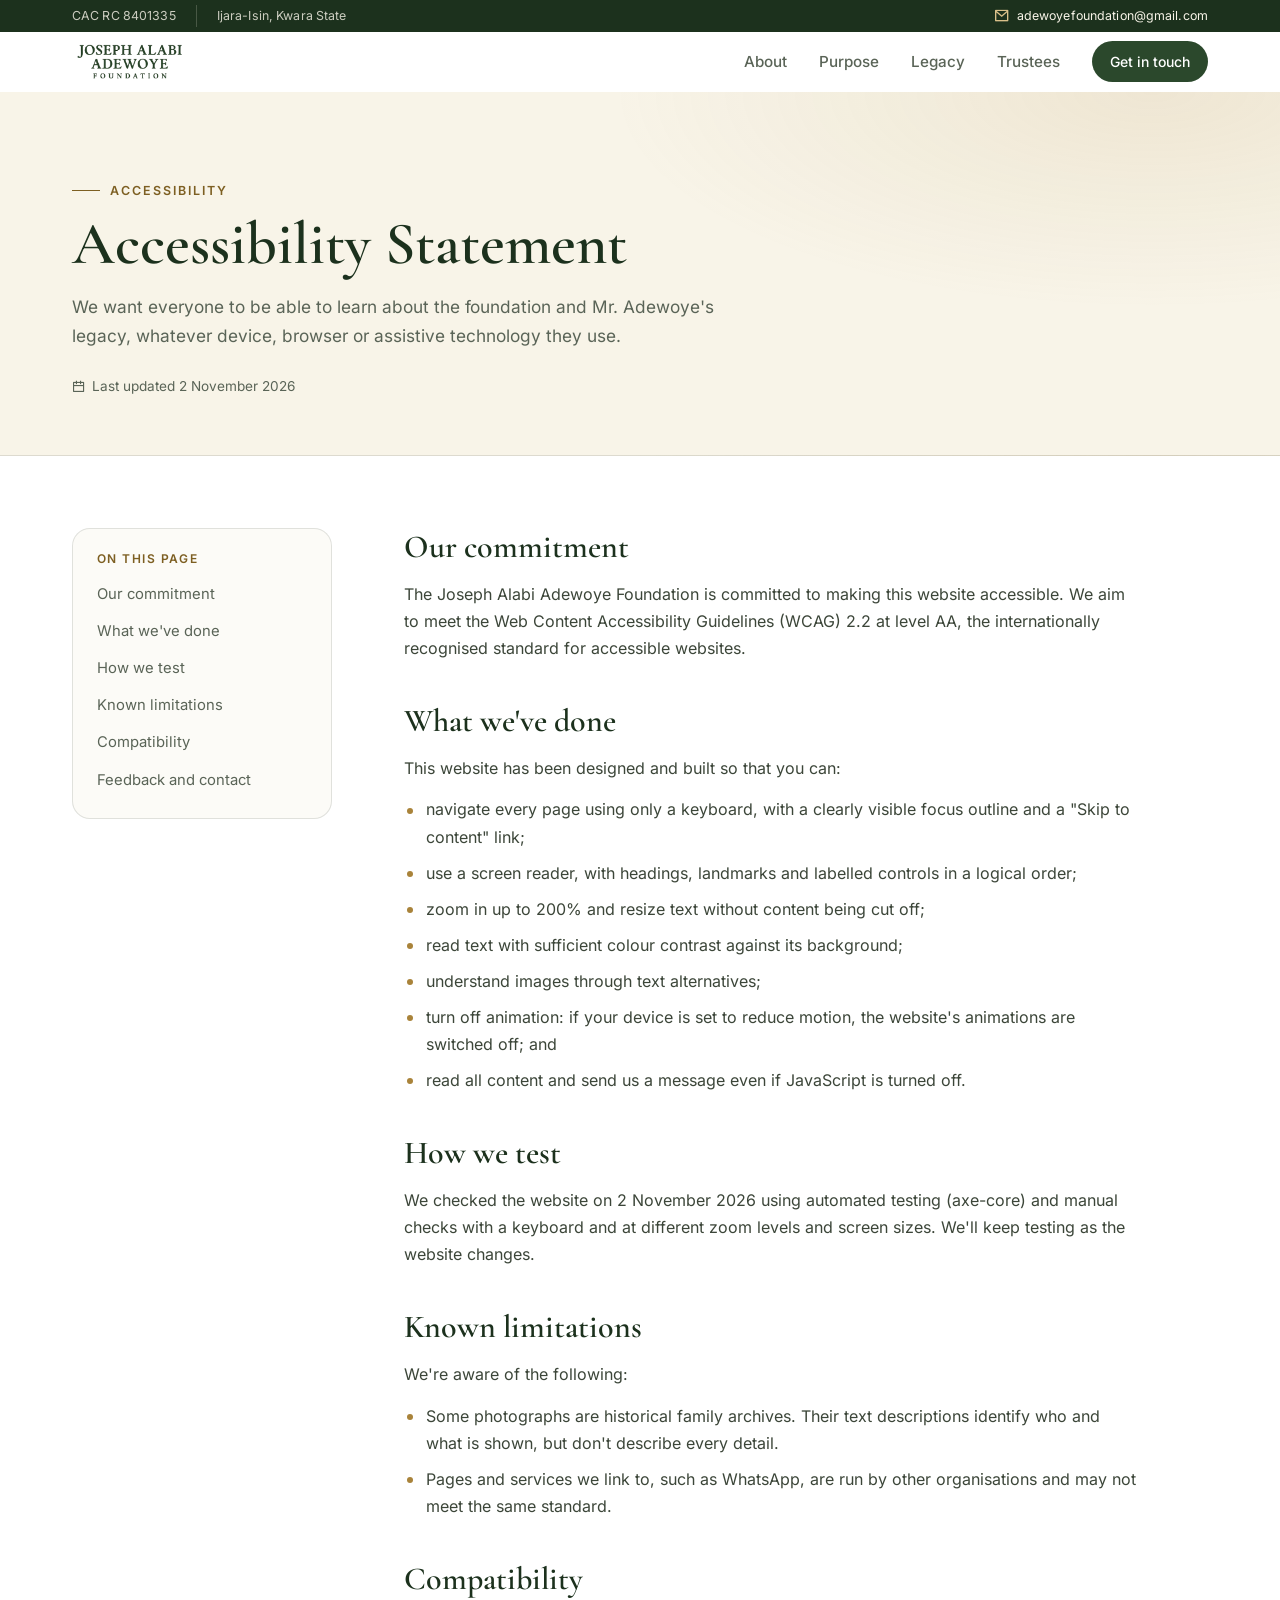
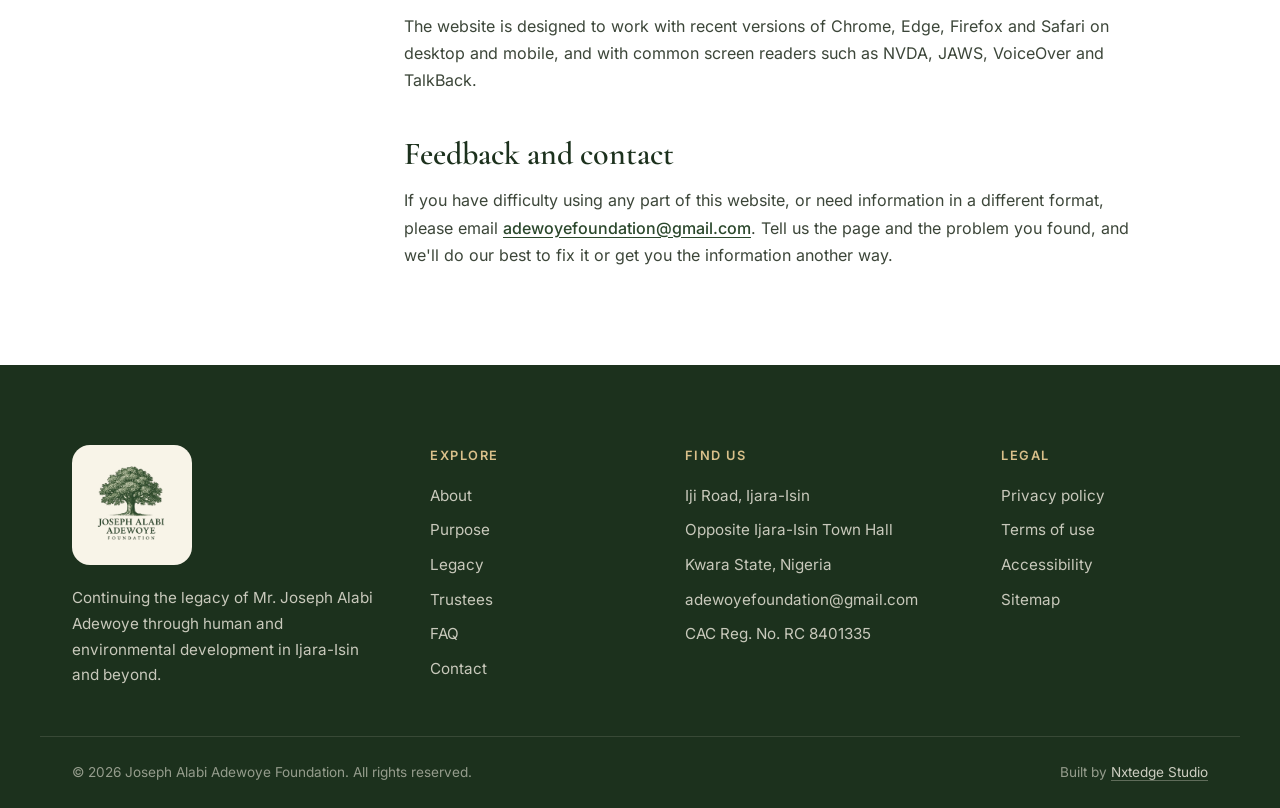
==== accessibility/index.html @ 66ef702e "Add legal pages, error pages, security headers and accessibility fixes - Privacy policy (NDPA 2023)," ====
<!DOCTYPE html>
<html lang="en">

<head>
  <!-- Built by Nxtedge Studio · https://nxtedgestudio.com -->
  <meta charset="UTF-8" />
  <meta name="viewport" content="width=device-width, initial-scale=1.0" />
  <meta name="theme-color" content="#2B482C" />
  <title>Accessibility Statement | Joseph Alabi Adewoye Foundation</title>
  <meta name="description" content="Our commitment to making adewoyefoundation.org accessible to everyone, how we test it, known limitations and how to report a problem." />
  <meta name="author" content="Nxtedge Studio" />
  <meta name="robots" content="index, follow" />
  <link rel="canonical" href="https://adewoyefoundation.org/accessibility/" />
  <meta property="og:type" content="website" />
  <meta property="og:site_name" content="Joseph Alabi Adewoye Foundation" />
  <meta property="og:title" content="Accessibility Statement | Joseph Alabi Adewoye Foundation" />
  <meta property="og:description" content="Our commitment to making adewoyefoundation.org accessible to everyone, how we test it, known limitations and how to report a problem." />
  <meta property="og:image" content="https://adewoyefoundation.org/assets/og-image.jpg" />
  <meta name="twitter:card" content="summary" />

  <link rel="icon" href="/assets/favicon.ico" sizes="any" />
  <link rel="apple-touch-icon" sizes="180x180" href="/assets/apple-touch-icon.png" />
  <link rel="icon" type="image/png" sizes="32x32" href="/assets/favicon-32x32.png" />
  <link rel="manifest" href="/assets/site.webmanifest" />

  <link rel="preload" href="/assets/fonts/inter-var.woff2" as="font" type="font/woff2" crossorigin />
  <link rel="preload" href="/assets/fonts/cormorant-garamond-var.woff2" as="font" type="font/woff2" crossorigin />
  <link rel="stylesheet" href="/assets/fonts/remixicon.css" />
  <link rel="stylesheet" href="/styles.css" />

  <script>document.documentElement.classList.add("js");</script>
</head>

<body class="subpage">
  <a class="skip-link" href="#main">Skip to content</a>

  <aside class="topbar" aria-label="Contact information">
    <div class="container topbar__inner">
      <p class="topbar__meta">
        <span>CAC RC 8401335</span>
        <span class="topbar__place">Ijara-Isin, Kwara State</span>
      </p>
      <div class="topbar__links">
        <a href="mailto:adewoyefoundation@gmail.com" aria-label="Email adewoyefoundation@gmail.com">
          <i class="ri-mail-line" aria-hidden="true"></i><span class="topbar__label">adewoyefoundation@gmail.com</span>
        </a>
        <a data-whatsapp data-whatsapp-link href="#" target="_blank" rel="noopener" aria-label="Chat on WhatsApp"
          hidden>
          <i class="ri-whatsapp-line" aria-hidden="true"></i><span class="topbar__label">WhatsApp</span>
        </a>
      </div>
    </div>
  </aside>

  <header class="site-header" id="site-header">
    <div class="container site-header__inner">
      <a class="brand" href="/" aria-label="Joseph Alabi Adewoye Foundation — home">
        <img src="/assets/logo-text.png" alt="Joseph Alabi Adewoye Foundation" width="776" height="265" />
      </a>

      <nav class="site-nav" id="site-nav" aria-label="Primary">
        <ul>
          <li><a href="/#about">About</a></li>
          <li><a href="/#purpose">Purpose</a></li>
          <li><a href="/#legacy">Legacy</a></li>
          <li><a href="/#trustees">Trustees</a></li>
          <li><a href="/#contact" class="btn btn--primary btn--sm">Get in touch</a></li>
        </ul>
      </nav>

      <button class="menu-toggle" id="menu-toggle" type="button" aria-controls="site-nav" aria-expanded="false"
        aria-label="Open menu">
        <i class="ri-menu-line" aria-hidden="true"></i>
      </button>
    </div>
  </header>

  <main id="main">
    <section class="page-hero">
      <div class="container">
        <p class="eyebrow">Accessibility</p>
        <h1 class="page-hero__title">Accessibility Statement</h1>
        <p class="page-hero__lead">We want everyone to be able to learn about the foundation and Mr. Adewoye's legacy, whatever device, browser or assistive technology they use.</p>
        <p class="page-hero__meta"><i class="ri-calendar-line" aria-hidden="true"></i> Last updated 2 November 2026</p>
      </div>
    </section>

    <div class="container legal">
      <nav class="legal__toc" aria-label="On this page">
        <p class="legal__toc-title">On this page</p>
        <ol>
            <li><a href="#our-commitment">Our commitment</a></li>
            <li><a href="#what-we-ve-done">What we&#x27;ve done</a></li>
            <li><a href="#how-we-test">How we test</a></li>
            <li><a href="#known-limitations">Known limitations</a></li>
            <li><a href="#compatibility">Compatibility</a></li>
            <li><a href="#feedback-and-contact">Feedback and contact</a></li>
        </ol>
      </nav>

      <article class="prose">
          <section id="our-commitment" aria-labelledby="our-commitment-title">
            <h2 id="our-commitment-title">Our commitment</h2>
            <p>The Joseph Alabi Adewoye Foundation is committed to making this website accessible. We aim to meet the Web Content Accessibility Guidelines (WCAG) 2.2 at level AA, the internationally recognised standard for accessible websites.</p>
          </section>

          <section id="what-we-ve-done" aria-labelledby="what-we-ve-done-title">
            <h2 id="what-we-ve-done-title">What we&#x27;ve done</h2>
            <p>This website has been designed and built so that you can:</p>
            <ul>
              <li>navigate every page using only a keyboard, with a clearly visible focus outline and a "Skip to content" link;</li>
              <li>use a screen reader, with headings, landmarks and labelled controls in a logical order;</li>
              <li>zoom in up to 200% and resize text without content being cut off;</li>
              <li>read text with sufficient colour contrast against its background;</li>
              <li>understand images through text alternatives;</li>
              <li>turn off animation: if your device is set to reduce motion, the website's animations are switched off; and</li>
              <li>read all content and send us a message even if JavaScript is turned off.</li>
            </ul>
          </section>

          <section id="how-we-test" aria-labelledby="how-we-test-title">
            <h2 id="how-we-test-title">How we test</h2>
            <p>We checked the website on 2 November 2026 using automated testing (axe-core) and manual checks with a keyboard and at different zoom levels and screen sizes. We'll keep testing as the website changes.</p>
          </section>

          <section id="known-limitations" aria-labelledby="known-limitations-title">
            <h2 id="known-limitations-title">Known limitations</h2>
            <p>We're aware of the following:</p>
            <ul>
              <li>Some photographs are historical family archives. Their text descriptions identify who and what is shown, but don't describe every detail.</li>
              <li>Pages and services we link to, such as WhatsApp, are run by other organisations and may not meet the same standard.</li>
            </ul>
          </section>

          <section id="compatibility" aria-labelledby="compatibility-title">
            <h2 id="compatibility-title">Compatibility</h2>
            <p>The website is designed to work with recent versions of Chrome, Edge, Firefox and Safari on desktop and mobile, and with common screen readers such as NVDA, JAWS, VoiceOver and TalkBack.</p>
          </section>

          <section id="feedback-and-contact" aria-labelledby="feedback-and-contact-title">
            <h2 id="feedback-and-contact-title">Feedback and contact</h2>
            <p>If you have difficulty using any part of this website, or need information in a different format, please email <a href="mailto:adewoyefoundation@gmail.com">adewoyefoundation@gmail.com</a>. Tell us the page and the problem you found, and we'll do our best to fix it or get you the information another way.</p>
          </section>
      </article>
    </div>
  </main>

  <footer class="site-footer">
    <div class="container footer__grid">
      <div class="footer__brand">
        <img src="/assets/Logo-main.png" alt="Joseph Alabi Adewoye Foundation" width="500" height="500"
          loading="lazy" />
        <p>Continuing the legacy of Mr. Joseph Alabi Adewoye through human and environmental development in
          Ijara-Isin and beyond.</p>
      </div>
      <div>
        <h2 class="footer__title">Explore</h2>
        <ul class="footer__links">
          <li><a href="/#about">About</a></li>
          <li><a href="/#purpose">Purpose</a></li>
          <li><a href="/#legacy">Legacy</a></li>
          <li><a href="/#trustees">Trustees</a></li>
          <li><a href="/#faq">FAQ</a></li>
          <li><a href="/#contact">Contact</a></li>
        </ul>
      </div>
      <div>
        <h2 class="footer__title">Find us</h2>
        <ul class="footer__links">
          <li>Iji Road, Ijara-Isin</li>
          <li>Opposite Ijara-Isin Town Hall</li>
          <li>Kwara State, Nigeria</li>
          <li><a href="mailto:adewoyefoundation@gmail.com">adewoyefoundation@gmail.com</a></li>
          <li>CAC Reg. No. RC 8401335</li>
        </ul>
      </div>
      <div>
        <h2 class="footer__title">Legal</h2>
        <ul class="footer__links">
          <li><a href="/privacy/">Privacy policy</a></li>
          <li><a href="/terms/">Terms of use</a></li>
          <li><a href="/accessibility/">Accessibility</a></li>
          <li><a href="/sitemap.xml">Sitemap</a></li>
        </ul>
      </div>
    </div>
    <div class="container footer__bar">
      <span>&copy; <span id="year">2026</span> Joseph Alabi Adewoye Foundation. All rights reserved.</span>
      <span>Built by <a
          href="https://nxtedgestudio.com/?utm_source=adewoyefoundation.org&amp;utm_medium=referral&amp;utm_campaign=built_by&amp;utm_content=footer_credit"
          target="_blank" rel="noopener">Nxtedge Studio</a></span>
    </div>
  </footer>

  <a class="wa-fab" data-whatsapp data-whatsapp-link href="#" target="_blank" rel="noopener"
    aria-label="Chat with us on WhatsApp" hidden>
    <i class="ri-whatsapp-line" aria-hidden="true"></i><span>Chat with us</span>
  </a>

  <script src="/config.js" defer></script>
  <script src="/main.js" defer></script>
</body>

</html>
---- styles.css ----
/* ==========================================================================
   Joseph Alabi Adewoye Foundation — built by Nxtedge Studio
   ========================================================================== */

/* Fonts (self-hosted variable fonts, SIL OFL; licences in assets/fonts) ---- */

@font-face {
  font-family: "Inter";
  src: url("/assets/fonts/inter-var.woff2") format("woff2");
  font-weight: 100 900;
  font-style: normal;
  font-display: swap;
}

@font-face {
  font-family: "Cormorant Garamond";
  src: url("/assets/fonts/cormorant-garamond-var.woff2") format("woff2");
  font-weight: 300 700;
  font-style: normal;
  font-display: swap;
}

@font-face {
  font-family: "Cormorant Garamond";
  src: url("/assets/fonts/cormorant-garamond-var-italic.woff2") format("woff2");
  font-weight: 300 700;
  font-style: italic;
  font-display: swap;
}

:root {
  --forest: #2b482c;
  --forest-deep: #1c311d;
  --forest-soft: #e7ede4;
  --cream: #f8f4e8;
  --sand: #ece4cf;
  --gold: #a9833a; /* decorative only: lines, dots, borders */
  --gold-text: #7d5f22; /* gold for text: ≥4.5:1 on white, cream and green tints */
  --ink: #1d241d;
  --muted: #5a6457;
  --line: rgba(29, 36, 29, 0.12);
  --white: #ffffff;

  --font-display: "Cormorant Garamond", Georgia, "Times New Roman", serif;
  --font-body: "Inter", system-ui, -apple-system, "Segoe UI", Roboto, sans-serif;

  --max-width: 1200px;
  --gutter: clamp(1rem, 4vw, 2rem);
  --radius: 18px;
  --radius-sm: 10px;
  --shadow: 0 18px 50px -24px rgba(28, 49, 29, 0.35);
  --header-h: 60px;
  --ease: cubic-bezier(0.2, 0.7, 0.2, 1);
}

/* Base ------------------------------------------------------------------- */

*,
*::before,
*::after {
  box-sizing: border-box;
  margin: 0;
  padding: 0;
}

html {
  scroll-behavior: smooth;
  scroll-padding-top: calc(var(--header-h) + 8px);
  -webkit-text-size-adjust: 100%;
}

body {
  font-variant-numeric: lining-nums;
  font-family: var(--font-body);
  font-size: 1rem;
  line-height: 1.7;
  color: var(--ink);
  background: var(--white);
  overflow-x: hidden;
  -webkit-font-smoothing: antialiased;
}

img {
  display: block;
  max-width: 100%;
  height: auto;
}

a {
  color: inherit;
}

ul,
ol {
  list-style: none;
}

button,
input,
textarea {
  font: inherit;
  color: inherit;
}

:focus-visible {
  outline: 2px solid var(--gold);
  outline-offset: 3px;
}

.container {
  width: 100%;
  max-width: var(--max-width);
  margin-inline: auto;
  padding-inline: var(--gutter);
}

.sr-only,
.hp {
  position: absolute !important;
  width: 1px;
  height: 1px;
  overflow: hidden;
  clip: rect(0 0 0 0);
  white-space: nowrap;
}

.skip-link {
  position: absolute;
  left: 1rem;
  top: -100px;
  z-index: 200;
  padding: 0.6rem 1rem;
  background: var(--forest);
  color: var(--white);
  border-radius: var(--radius-sm);
}

.skip-link:focus {
  top: 1rem;
}

/* Type ------------------------------------------------------------------- */

.eyebrow {
  display: inline-flex;
  align-items: center;
  gap: 0.6rem;
  font-size: 0.78rem;
  font-weight: 600;
  letter-spacing: 0.16em;
  text-transform: uppercase;
  color: var(--gold-text);
}

.eyebrow::before {
  content: "";
  width: 28px;
  height: 1px;
  background: currentColor;
}

.eyebrow--light {
  color: #d9c08a;
}

.section-title {
  font-family: var(--font-display);
  font-weight: 600;
  font-size: clamp(2rem, 4.2vw, 3.1rem);
  line-height: 1.1;
  letter-spacing: -0.01em;
  color: var(--forest-deep);
  margin-top: 0.75rem;
}

.section-sub {
  margin-top: 0.75rem;
  color: var(--muted);
}

.section-head {
  max-width: 720px;
  margin: 0 auto clamp(2.5rem, 5vw, 4rem);
  text-align: center;
}

.section-head .eyebrow::after {
  content: "";
  width: 28px;
  height: 1px;
  background: currentColor;
}

/* Buttons ---------------------------------------------------------------- */

.btn {
  display: inline-flex;
  align-items: center;
  justify-content: center;
  gap: 0.5rem;
  padding: 0.9rem 1.5rem;
  border-radius: 999px;
  border: 1px solid transparent;
  font-weight: 500;
  font-size: 0.95rem;
  text-decoration: none;
  cursor: pointer;
  transition: background-color 0.25s var(--ease), color 0.25s var(--ease), border-color 0.25s var(--ease),
    transform 0.25s var(--ease);
}

.btn:hover {
  transform: translateY(-1px);
}

.btn--primary {
  background: var(--forest);
  color: var(--white);
}

.btn--primary:hover {
  background: var(--forest-deep);
}

.btn--ghost {
  border-color: var(--forest);
  color: var(--forest);
}

.btn--ghost:hover {
  background: var(--forest);
  color: var(--white);
}

.btn--sm {
  padding: 0.5rem 1.05rem;
  font-size: 0.875rem;
}

.btn[disabled] {
  opacity: 0.65;
  cursor: progress;
  transform: none;
}

.link-btn {
  display: inline-flex;
  align-items: center;
  gap: 0.35rem;
  margin-top: 1.25rem;
  padding: 0;
  background: none;
  border: 0;
  border-bottom: 1px solid currentColor;
  font-weight: 600;
  color: var(--forest);
  cursor: pointer;
}

.link-btn i {
  transition: transform 0.3s var(--ease);
}

.link-btn[aria-expanded="true"] i {
  transform: rotate(180deg);
}

/* Utility bar ------------------------------------------------------------ */

.topbar {
  background: var(--forest-deep);
  color: rgba(248, 244, 232, 0.8);
  font-size: 0.775rem;
  letter-spacing: 0.01em;
}

.topbar__inner {
  display: flex;
  align-items: center;
  justify-content: space-between;
  gap: 1rem;
  min-height: 32px;
}

.topbar__meta,
.topbar__links {
  display: flex;
  align-items: center;
  gap: 1.25rem;
}

.topbar__meta span + span {
  padding-left: 1.25rem;
  border-left: 1px solid rgba(248, 244, 232, 0.2);
}

.topbar__links a {
  display: inline-flex;
  align-items: center;
  gap: 0.4rem;
  min-height: 32px;
  text-decoration: none;
  color: var(--cream);
  transition: color 0.2s;
}

.topbar__links a:hover {
  color: #d9c08a;
}

.topbar__links i {
  font-size: 1rem;
  color: #d9c08a;
}

@media (max-width: 640px) {
  .topbar__meta .topbar__place,
  .topbar__links .topbar__label {
    display: none;
  }

  .topbar__links {
    gap: 1rem;
  }

  .topbar__links i {
    font-size: 1.15rem;
  }
}

/* Header ----------------------------------------------------------------- */

.site-header {
  position: sticky;
  top: 0;
  z-index: 100;
  height: var(--header-h);
  background: rgba(255, 255, 255, 0.86);
  backdrop-filter: saturate(160%) blur(12px);
  -webkit-backdrop-filter: saturate(160%) blur(12px);
  border-bottom: 1px solid transparent;
  transition: border-color 0.3s, box-shadow 0.3s;
}

.site-header.is-scrolled {
  border-bottom-color: var(--line);
  box-shadow: 0 6px 24px -18px rgba(0, 0, 0, 0.3);
}

.site-header__inner {
  height: 100%;
  display: flex;
  align-items: center;
  justify-content: space-between;
  gap: 1rem;
}

.brand img {
  width: 118px;
}

.menu-toggle {
  display: grid;
  place-items: center;
  width: 40px;
  height: 40px;
  font-size: 1.35rem;
  border: 1px solid var(--line);
  border-radius: 999px;
  background: var(--white);
  color: var(--forest-deep);
  cursor: pointer;
}

.site-nav {
  position: absolute;
  inset: 100% 0 auto 0;
  background: var(--white);
  border-bottom: 1px solid var(--line);
  box-shadow: var(--shadow);
  padding: 1.5rem var(--gutter) 2rem;
  transform: translateY(-8px);
  opacity: 0;
  visibility: hidden;
  transition: opacity 0.25s var(--ease), transform 0.25s var(--ease), visibility 0.25s;
}

.site-nav.is-open {
  transform: none;
  opacity: 1;
  visibility: visible;
}

.site-nav ul {
  display: grid;
  gap: 0.25rem;
}

.site-nav a:not(.btn) {
  display: block;
  padding: 0.75rem 0;
  font-weight: 500;
  text-decoration: none;
  color: var(--ink);
  border-bottom: 1px solid var(--line);
}

.site-nav .btn {
  margin-top: 1rem;
  width: 100%;
}

@media (min-width: 900px) {
  .menu-toggle {
    display: none;
  }

  .site-nav {
    position: static;
    padding: 0;
    background: none;
    border: 0;
    box-shadow: none;
    transform: none;
    opacity: 1;
    visibility: visible;
  }

  .site-nav ul {
    display: flex;
    align-items: center;
    gap: 2rem;
  }

  .site-nav a:not(.btn) {
    padding: 0.25rem 0;
    border: 0;
    font-size: 0.95rem;
    color: var(--muted);
    position: relative;
  }

  .site-nav a:not(.btn)::after {
    content: "";
    position: absolute;
    left: 0;
    right: 0;
    bottom: -2px;
    height: 1px;
    background: var(--forest);
    transform: scaleX(0);
    transform-origin: left;
    transition: transform 0.3s var(--ease);
  }

  .site-nav a:not(.btn):hover,
  .site-nav a.is-active {
    color: var(--forest-deep);
  }

  .site-nav a:not(.btn):hover::after,
  .site-nav a.is-active::after {
    transform: scaleX(1);
  }

  .site-nav .btn {
    margin: 0;
    width: auto;
  }
}

/* Hero ------------------------------------------------------------------- */

.hero {
  position: relative;
  background: radial-gradient(1200px 500px at 85% 0%, rgba(169, 131, 58, 0.12), transparent 60%), var(--cream);
  padding-block: clamp(3rem, 8vw, 6.5rem);
  overflow: hidden;
}

.hero__grid {
  display: grid;
  gap: clamp(3rem, 6vw, 4rem);
  align-items: center;
}

.hero__title {
  font-family: var(--font-display);
  font-weight: 600;
  font-size: clamp(2.6rem, 6.4vw, 4.6rem);
  line-height: 1.02;
  letter-spacing: -0.015em;
  color: var(--forest-deep);
  margin-top: 1rem;
}

.hero__title em {
  font-style: italic;
  font-weight: 500;
  color: var(--forest);
}

.hero__lead {
  margin-top: 1.5rem;
  max-width: 34rem;
  font-size: 1.075rem;
  color: var(--muted);
}

.hero__actions {
  display: flex;
  flex-wrap: wrap;
  gap: 0.75rem;
  margin-top: 2rem;
}

.hero__facts {
  display: grid;
  grid-template-columns: repeat(3, auto);
  justify-content: start;
  gap: 1.5rem 2.5rem;
  margin-top: 2.75rem;
  padding-top: 1.75rem;
  border-top: 1px solid var(--line);
}

.hero__facts dt {
  font-size: 0.75rem;
  letter-spacing: 0.08em;
  text-transform: uppercase;
  color: var(--muted);
}

.hero__facts dd {
  font-family: var(--font-display);
  font-size: 1.35rem;
  font-weight: 600;
  color: var(--forest-deep);
}

.hero__media {
  position: relative;
  max-width: 460px;
  width: 100%;
  margin-inline: auto;
  padding-bottom: 2rem;
}

.hero__portrait {
  border-radius: 999px 999px var(--radius) var(--radius);
  overflow: hidden;
  box-shadow: var(--shadow);
  aspect-ratio: 4 / 5;
  background: var(--sand);
}

.hero__portrait img {
  width: 100%;
  height: 100%;
  object-fit: cover;
  object-position: center 20%;
  filter: grayscale(1) contrast(1.05);
}

.hero__inset {
  position: absolute;
  left: -8%;
  bottom: 0;
  width: 44%;
  aspect-ratio: 1;
  border-radius: var(--radius);
  overflow: hidden;
  border: 6px solid var(--cream);
  box-shadow: var(--shadow);
}

.hero__inset img {
  width: 100%;
  height: 100%;
  object-fit: cover;
}

.hero__tag {
  position: absolute;
  right: -4%;
  top: 58%;
  display: grid;
  padding: 0.85rem 1.1rem;
  background: var(--white);
  border-radius: var(--radius-sm);
  box-shadow: var(--shadow);
  line-height: 1.35;
}

.hero__tag-name {
  font-family: var(--font-display);
  font-size: 1.15rem;
  font-weight: 700;
  color: var(--forest-deep);
}

.hero__tag-role {
  font-size: 0.75rem;
  color: var(--muted);
}

@media (min-width: 900px) {
  .hero__grid {
    grid-template-columns: 1.15fr 0.85fr;
  }
}

@media (max-width: 480px) {
  .hero__facts {
    grid-template-columns: repeat(2, auto);
  }

  .hero__inset {
    left: 0;
  }

  .hero__tag {
    right: 0;
  }
}

/* Pillars ---------------------------------------------------------------- */

.pillars {
  background: var(--forest-deep);
  color: var(--cream);
}

.pillars__grid {
  display: grid;
  grid-template-columns: repeat(2, 1fr);
}

.pillar {
  display: flex;
  align-items: center;
  justify-content: center;
  gap: 0.6rem;
  padding: 1.35rem 0.5rem;
  font-size: 0.95rem;
  font-weight: 500;
}

.pillar i {
  font-size: 1.3rem;
  color: #d9c08a;
}

@media (min-width: 768px) {
  .pillars__grid {
    grid-template-columns: repeat(4, 1fr);
  }

  .pillar + .pillar {
    border-left: 1px solid rgba(248, 244, 232, 0.12);
  }
}

/* Sections --------------------------------------------------------------- */

.section {
  padding-block: clamp(4.5rem, 9vw, 7.5rem);
}

.section--cream {
  background: var(--cream);
}

.section--forest {
  background: var(--forest);
  color: var(--cream);
}

.section--forest .section-title {
  color: var(--white);
}

/* About ------------------------------------------------------------------ */

.about__grid {
  display: grid;
  gap: clamp(3rem, 6vw, 5rem);
  align-items: center;
}

.about__media {
  position: relative;
  padding: 0 12% 14% 0;
}

.about__media img {
  border-radius: var(--radius);
  box-shadow: var(--shadow);
  aspect-ratio: 4 / 3;
  object-fit: cover;
  width: 100%;
}

.about__media .about__media-secondary {
  position: absolute;
  right: 0;
  bottom: 0;
  width: 52%;
  border: 6px solid var(--white);
}

.about__copy p {
  color: var(--muted);
  margin-top: 1.1rem;
}

.about__copy p strong {
  color: var(--ink);
}

.about__copy .section-title {
  margin-bottom: 0.5rem;
}

@media (min-width: 900px) {
  .about__grid {
    grid-template-columns: 1fr 1fr;
  }
}

/* Purpose ---------------------------------------------------------------- */

.purpose__grid {
  display: grid;
  gap: 1.25rem;
}

.purpose-card {
  padding: 2.25rem 2rem;
  border-radius: var(--radius);
  background: rgba(255, 255, 255, 0.06);
  border: 1px solid rgba(248, 244, 232, 0.14);
  transition: background-color 0.3s var(--ease), transform 0.3s var(--ease);
}

.purpose-card:hover {
  background: rgba(255, 255, 255, 0.1);
  transform: translateY(-4px);
}

.purpose-card__icon {
  display: grid;
  place-items: center;
  width: 52px;
  height: 52px;
  border-radius: 999px;
  background: var(--cream);
  color: var(--forest);
  font-size: 1.4rem;
}

.purpose-card h3 {
  margin-top: 1.5rem;
  font-family: var(--font-display);
  font-size: 1.65rem;
  font-weight: 600;
  color: var(--white);
}

.purpose-card p {
  margin-top: 0.6rem;
  color: rgba(248, 244, 232, 0.82);
}

@media (min-width: 900px) {
  .purpose__grid {
    grid-template-columns: repeat(3, 1fr);
  }
}

/* Legacy ----------------------------------------------------------------- */

.bio__grid {
  display: grid;
  gap: 3rem;
}

.bio__text {
  position: relative;
  color: var(--muted);
  font-size: 1.05rem;
}

.bio__text p + p {
  margin-top: 1.1rem;
}

.js .bio__text:not(.is-expanded) {
  max-height: 13.5rem;
  overflow: hidden;
}

.js .bio__text:not(.is-expanded)::after {
  content: "";
  position: absolute;
  inset: auto 0 0 0;
  height: 5rem;
  background: linear-gradient(to bottom, rgba(248, 244, 232, 0), var(--cream));
}

.no-js .link-btn,
html:not(.js) .link-btn {
  display: none;
}

.timeline {
  position: relative;
  padding-left: 1.75rem;
}

.timeline::before {
  content: "";
  position: absolute;
  left: 5px;
  top: 0.6rem;
  bottom: 0.6rem;
  width: 1px;
  background: rgba(43, 72, 44, 0.25);
}

.timeline li {
  position: relative;
  display: grid;
  gap: 0.1rem;
  padding-bottom: 1.5rem;
  color: var(--ink);
}

.timeline li:last-child {
  padding-bottom: 0;
}

.timeline li::before {
  content: "";
  position: absolute;
  left: calc(-1.75rem + 1px);
  top: 0.55rem;
  width: 9px;
  height: 9px;
  border-radius: 999px;
  background: var(--cream);
  border: 2px solid var(--forest);
}

.timeline__year {
  font-family: var(--font-display);
  font-size: 1.5rem;
  font-weight: 700;
  line-height: 1.2;
  color: var(--forest);
}

@media (min-width: 900px) {
  .bio__grid {
    grid-template-columns: 1.4fr 1fr;
    gap: 5rem;
    align-items: start;
  }
}

.feature-photo {
  display: grid;
  gap: 1.5rem;
  margin-top: clamp(3.5rem, 7vw, 5.5rem);
  padding: clamp(1rem, 2.5vw, 1.5rem);
  background: var(--white);
  border-radius: calc(var(--radius) + 6px);
  box-shadow: var(--shadow);
  align-items: center;
}

.feature-photo__frame {
  display: block;
  border: 0;
  padding: 0;
  border-radius: var(--radius);
  overflow: hidden;
  cursor: zoom-in;
  background: var(--sand);
}

.feature-photo__frame img {
  width: 100%;
  transition: transform 0.6s var(--ease);
}

.feature-photo__frame:hover img {
  transform: scale(1.03);
}

.feature-photo figcaption {
  padding: 0.25rem clamp(0.25rem, 2vw, 1.5rem) 0.75rem;
}

.feature-photo figcaption p {
  margin-top: 0.85rem;
  font-family: var(--font-display);
  font-size: clamp(1.35rem, 2.4vw, 1.75rem);
  line-height: 1.3;
  color: var(--forest-deep);
}

@media (min-width: 900px) {
  .feature-photo {
    grid-template-columns: 1.5fr 1fr;
  }
}

.gallery {
  display: grid;
  grid-template-columns: repeat(2, 1fr);
  gap: 0.75rem;
  margin-top: 1rem;
}

.gallery__item {
  display: block;
  padding: 0;
  border: 0;
  border-radius: var(--radius-sm);
  overflow: hidden;
  aspect-ratio: 3 / 4;
  background: var(--sand);
  cursor: zoom-in;
}

.gallery__item img {
  width: 100%;
  height: 100%;
  object-fit: cover;
  object-position: top;
  filter: grayscale(0.25);
  transition: transform 0.6s var(--ease), filter 0.4s var(--ease);
}

.gallery__item:hover img {
  transform: scale(1.04);
  filter: none;
}

@media (min-width: 768px) {
  .gallery {
    grid-template-columns: repeat(4, 1fr);
    gap: 1rem;
  }
}

/* Trustees --------------------------------------------------------------- */

.trustees {
  display: grid;
  grid-template-columns: repeat(auto-fill, minmax(230px, 1fr));
  gap: 2.5rem 1.5rem;
}

.trustee__photo {
  position: relative;
  aspect-ratio: 4 / 5;
  border-radius: var(--radius);
  overflow: hidden;
  background: var(--sand);
}

.trustee__photo img {
  width: 100%;
  height: 100%;
  object-fit: cover;
  object-position: center 18%;
  transition: transform 0.6s var(--ease);
}

.trustee:hover .trustee__photo img {
  transform: scale(1.03);
}

.trustee h3 {
  margin-top: 1rem;
  font-family: var(--font-display);
  font-size: 1.45rem;
  font-weight: 600;
  line-height: 1.2;
  color: var(--forest-deep);
}

.trustee p {
  margin-top: 0.15rem;
  font-size: 0.9rem;
  color: var(--muted);
}

.trustee--memorial .trustee__photo {
  outline: 1px solid rgba(169, 131, 58, 0.55);
  outline-offset: 5px;
}

.trustee--memorial .trustee__photo img {
  filter: grayscale(1) contrast(1.05);
}

.trustee--memorial p {
  font-style: italic;
  color: var(--gold-text);
}

.trustee__ribbon {
  position: absolute;
  left: 0.75rem;
  bottom: 0.75rem;
  display: inline-flex;
  align-items: center;
  gap: 0.35rem;
  padding: 0.35rem 0.75rem;
  border-radius: 999px;
  background: rgba(28, 49, 29, 0.82);
  backdrop-filter: blur(4px);
  color: var(--cream);
  font-size: 0.75rem;
  font-weight: 500;
  letter-spacing: 0.02em;
}

@media (min-width: 900px) {
  .trustees {
    grid-template-columns: repeat(3, 1fr);
    gap: 3rem 2rem;
  }
}

/* Contact ---------------------------------------------------------------- */

.contact__grid {
  display: grid;
  gap: 3rem;
}

.contact__info > p {
  margin-top: 1rem;
  color: var(--muted);
}

.contact__list {
  display: grid;
  gap: 1.5rem;
  margin-top: 2.25rem;
}

.contact__list li {
  display: flex;
  gap: 1rem;
  align-items: flex-start;
}

.contact__icon {
  flex: none;
  display: grid;
  place-items: center;
  width: 46px;
  height: 46px;
  border-radius: 999px;
  background: var(--forest-soft);
  color: var(--forest);
  font-size: 1.2rem;
}

.contact__list h3 {
  font-size: 0.8rem;
  font-weight: 600;
  letter-spacing: 0.08em;
  text-transform: uppercase;
  color: var(--muted);
}

.contact__list p {
  color: var(--ink);
}

.contact__list a {
  color: var(--forest);
  text-underline-offset: 3px;
  word-break: break-word;
}

.contact__form {
  display: grid;
  gap: 1.25rem;
  padding: clamp(1.5rem, 4vw, 2.5rem);
  background: var(--white);
  border-radius: calc(var(--radius) + 6px);
  box-shadow: var(--shadow);
}

.field-row {
  display: grid;
  gap: 1.25rem;
}

.field {
  display: grid;
  gap: 0.4rem;
}

.field label {
  font-size: 0.875rem;
  font-weight: 500;
  color: var(--ink);
}

.field input,
.field textarea {
  width: 100%;
  padding: 0.85rem 1rem;
  border: 1px solid var(--line);
  border-radius: var(--radius-sm);
  background: #fcfbf7;
  font-size: 1rem;
  transition: border-color 0.2s, box-shadow 0.2s, background-color 0.2s;
}

.field input::placeholder,
.field textarea::placeholder {
  color: #9aa197;
  opacity: 1;
}

.field textarea {
  resize: vertical;
  min-height: 140px;
}

.field input:focus,
.field textarea:focus {
  outline: none;
  border-color: var(--forest);
  background: var(--white);
  box-shadow: 0 0 0 4px rgba(43, 72, 44, 0.12);
}

.field input[aria-invalid="true"],
.field textarea[aria-invalid="true"] {
  border-color: #b3261e;
}

.form-footer {
  display: flex;
  flex-wrap: wrap;
  align-items: center;
  gap: 1rem;
}

.form-status {
  font-size: 0.925rem;
  color: var(--muted);
}

.form-status.is-success {
  color: var(--forest);
}

.form-status.is-error {
  color: #b3261e;
}

@media (min-width: 600px) {
  .field-row {
    grid-template-columns: 1fr 1fr;
  }
}

@media (min-width: 900px) {
  .contact__grid {
    grid-template-columns: 0.9fr 1.1fr;
    gap: 5rem;
    align-items: start;
  }
}

/* Footer ----------------------------------------------------------------- */

.site-footer {
  background: var(--forest-deep);
  color: rgba(248, 244, 232, 0.78);
  padding-top: clamp(3.5rem, 7vw, 5rem);
  font-size: 0.95rem;
}

.footer__grid {
  display: grid;
  gap: 2.5rem;
  padding-bottom: 3rem;
}

.footer__brand img {
  width: 120px;
  padding: 0.75rem;
  background: var(--cream);
  border-radius: var(--radius);
}

.footer__brand p {
  margin-top: 1.25rem;
  max-width: 22rem;
}

.footer__title {
  margin-bottom: 1rem;
  font-family: var(--font-body);
  font-size: 0.8rem;
  font-weight: 600;
  letter-spacing: 0.12em;
  text-transform: uppercase;
  color: #d9c08a;
}

.footer__links {
  display: grid;
  gap: 0.55rem;
}

.footer__links a {
  text-decoration: none;
  word-break: break-word;
  transition: color 0.2s;
}

.footer__links a:hover {
  color: var(--white);
}

.footer__bar {
  display: flex;
  flex-wrap: wrap;
  justify-content: space-between;
  gap: 0.5rem 1.5rem;
  padding-block: 1.5rem;
  border-top: 1px solid rgba(248, 244, 232, 0.12);
  font-size: 0.85rem;
  color: rgba(248, 244, 232, 0.55);
}

.footer__bar a {
  color: rgba(248, 244, 232, 0.8);
  text-underline-offset: 3px;
  text-decoration-color: rgba(248, 244, 232, 0.3);
  transition: color 0.2s;
}

.footer__bar a:hover {
  color: var(--white);
}

@media (min-width: 768px) {
  .footer__grid {
    grid-template-columns: 1.5fr 1fr 1.3fr 1fr;
    gap: 3rem;
  }
}

/* WhatsApp --------------------------------------------------------------- */

[hidden] {
  display: none !important;
}

.contact__icon--wa {
  background: #e3f6e9;
  color: #128c4b;
}

.wa-fab {
  position: fixed;
  right: max(1rem, env(safe-area-inset-right));
  bottom: max(1rem, env(safe-area-inset-bottom));
  z-index: 90;
  display: inline-flex;
  align-items: center;
  gap: 0.5rem;
  padding: 0.8rem 1.1rem 0.8rem 0.95rem;
  border-radius: 999px;
  background: #1f9d55;
  color: var(--white);
  font-weight: 600;
  font-size: 0.925rem;
  text-decoration: none;
  box-shadow: 0 12px 30px -10px rgba(16, 80, 40, 0.55);
  transition: transform 0.25s var(--ease), background-color 0.25s var(--ease);
}

.wa-fab i {
  font-size: 1.4rem;
  line-height: 1;
}

.wa-fab:hover {
  background: #178046;
  transform: translateY(-2px);
}

@media (max-width: 600px) {
  .wa-fab {
    padding: 0.85rem;
  }

  .wa-fab span {
    position: absolute;
    width: 1px;
    height: 1px;
    overflow: hidden;
    clip: rect(0 0 0 0);
  }
}

/* Lightbox --------------------------------------------------------------- */

.lightbox {
  margin: auto;
  padding: 0;
  border: 0;
  background: transparent;
  max-width: min(92vw, 1100px);
  max-height: 90vh;
  overflow: visible;
}

.lightbox::backdrop {
  background: rgba(16, 24, 16, 0.88);
  backdrop-filter: blur(4px);
}

.lightbox img {
  max-width: min(92vw, 1100px);
  max-height: 86vh;
  width: auto;
  border-radius: var(--radius-sm);
}

.lightbox__close {
  position: absolute;
  top: -3.25rem;
  right: 0;
  display: grid;
  place-items: center;
  width: 42px;
  height: 42px;
  border: 0;
  border-radius: 999px;
  background: var(--cream);
  color: var(--forest-deep);
  font-size: 1.4rem;
  cursor: pointer;
}

/* Reveal on scroll (only when JS is running) ------------------------------ */

.js [data-reveal] {
  opacity: 0;
  transform: translateY(24px);
  transition: opacity 0.8s var(--ease), transform 0.8s var(--ease);
  transition-delay: var(--reveal-delay, 0ms);
}

.js [data-reveal].is-visible {
  opacity: 1;
  transform: none;
}

@media (prefers-reduced-motion: reduce) {
  html {
    scroll-behavior: auto;
  }

  *,
  *::before,
  *::after {
    transition-duration: 0.01ms !important;
    animation-duration: 0.01ms !important;
  }

  .js [data-reveal] {
    opacity: 1;
    transform: none;
  }
}

/* FAQ -------------------------------------------------------------------- */

.section--soft {
  background: #fbfaf5;
  border-top: 1px solid var(--line);
}

.faq__grid {
  display: grid;
  gap: 2.5rem;
}

.faq__intro > p:not(.eyebrow) {
  margin-top: 1rem;
  color: var(--muted);
}

.faq__intro a {
  color: var(--forest);
  font-weight: 600;
  text-underline-offset: 3px;
}

.faq__list {
  border-top: 1px solid var(--line);
}

.faq__item {
  border-bottom: 1px solid var(--line);
}

.faq__item summary {
  display: flex;
  align-items: center;
  justify-content: space-between;
  gap: 1.5rem;
  padding: 1.35rem 0;
  font-family: var(--font-display);
  font-size: clamp(1.2rem, 2vw, 1.4rem);
  font-weight: 600;
  line-height: 1.3;
  color: var(--forest-deep);
  cursor: pointer;
  list-style: none;
}

.faq__item summary::-webkit-details-marker {
  display: none;
}

.faq__item summary i {
  flex: none;
  display: grid;
  place-items: center;
  width: 34px;
  height: 34px;
  border-radius: 999px;
  border: 1px solid var(--line);
  font-size: 1.1rem;
  color: var(--forest);
  transition: transform 0.3s var(--ease), background-color 0.3s var(--ease), color 0.3s var(--ease);
}

.faq__item summary:hover i {
  border-color: var(--forest);
}

.faq__item[open] summary i {
  transform: rotate(45deg);
  background: var(--forest);
  border-color: var(--forest);
  color: var(--white);
}

.faq__item p {
  padding: 0 3.5rem 1.5rem 0;
  color: var(--muted);
}

.faq__item p a {
  color: var(--forest);
  text-underline-offset: 3px;
}

@media (max-width: 600px) {
  .faq__item p {
    padding-right: 0;
  }
}

@media (min-width: 900px) {
  .faq__grid {
    grid-template-columns: 0.8fr 1.2fr;
    gap: 5rem;
    align-items: start;
  }

  .faq__intro {
    position: sticky;
    top: calc(var(--header-h) + 2rem);
  }
}

/* ==========================================================================
   Motion. Calm and unhurried to suit a memorial foundation. Everything here
   is neutralised by the prefers-reduced-motion block above (durations → 0).
   ========================================================================== */

:root {
  --ease-out: cubic-bezier(0.16, 1, 0.3, 1);
  interpolate-size: allow-keywords;
}

/* Scroll progress: thin gold line under the sticky nav (CSS scroll timeline) */
.scroll-progress {
  position: absolute;
  left: 0;
  right: 0;
  bottom: -1px;
  height: 2px;
  background: linear-gradient(90deg, var(--gold), #d9c08a);
  transform-origin: left;
  transform: scaleX(0);
  pointer-events: none;
}

@supports (animation-timeline: scroll()) {
  .scroll-progress {
    animation: progress-grow linear both;
    animation-timeline: scroll(root block);
  }
}

@keyframes progress-grow {
  to {
    transform: scaleX(1);
  }
}

/* Hero entrance on load ---------------------------------------------------- */

@keyframes rise-in {
  from {
    opacity: 0;
    transform: translateY(26px);
  }
  to {
    opacity: 1;
    transform: none;
  }
}

@keyframes arch-reveal {
  from {
    clip-path: inset(100% 0 0 0 round 999px 999px var(--radius) var(--radius));
  }
  to {
    clip-path: inset(0 0 0 0 round 999px 999px var(--radius) var(--radius));
  }
}

@keyframes settle {
  from {
    transform: scale(1.14);
  }
  to {
    transform: scale(1);
  }
}

@keyframes pop-in {
  from {
    opacity: 0;
    transform: translateY(18px) scale(0.92);
  }
  to {
    opacity: 1;
    transform: none;
  }
}

@keyframes float {
  0%,
  100% {
    translate: 0 0;
  }
  50% {
    translate: 0 -8px;
  }
}

.js .hero__copy > * {
  animation: rise-in 1s var(--ease-out) both;
}

.js .hero__copy > :nth-child(1) { animation-delay: 0.1s; }
.js .hero__copy > :nth-child(2) { animation-delay: 0.22s; }
.js .hero__copy > :nth-child(3) { animation-delay: 0.38s; }
.js .hero__copy > :nth-child(4) { animation-delay: 0.52s; }
.js .hero__copy > :nth-child(5) { animation-delay: 0.66s; }

.js .hero__portrait {
  animation: arch-reveal 1.4s var(--ease-out) 0.2s both;
}

.js .hero__portrait img {
  animation: settle 2.4s var(--ease-out) 0.2s both;
}

.js .hero__inset {
  animation: pop-in 0.9s var(--ease-out) 0.9s both, float 7s ease-in-out 2s infinite;
}

.js .hero__tag {
  animation: pop-in 0.9s var(--ease-out) 1.1s both, float 8s ease-in-out 2.4s infinite reverse;
}

/* Hero eyebrow rule draws in */
.js .hero__copy .eyebrow::before {
  transform-origin: left;
  animation: line-draw 0.9s var(--ease-out) 0.4s both;
}

@keyframes line-draw {
  from {
    transform: scaleX(0);
  }
  to {
    transform: scaleX(1);
  }
}

/* Scroll reveals: refinements --------------------------------------------- */

.js [data-reveal] {
  transition-duration: 0.9s;
  transition-timing-function: var(--ease-out);
}

/* Eyebrow rules draw in when their section appears */
.js [data-reveal] .eyebrow::before,
.js [data-reveal] .eyebrow::after {
  transform: scaleX(0);
  transition: transform 0.9s var(--ease-out) 0.35s;
}

.js [data-reveal] .eyebrow::before {
  transform-origin: right;
}

.js [data-reveal] .eyebrow::after {
  transform-origin: left;
}

.js [data-reveal].is-visible .eyebrow::before,
.js [data-reveal].is-visible .eyebrow::after {
  transform: scaleX(1);
}

/* About photos wipe up into place, the second one a beat later */
.js .about__media img {
  clip-path: inset(100% 0 0 0 round var(--radius));
  transition: clip-path 1.3s var(--ease-out);
}

.js .about__media .about__media-secondary {
  transition-delay: 0.35s;
}

.js .about__media.is-visible img {
  clip-path: inset(0 0 0 0 round var(--radius));
}

/* Archive feature photo: soft zoom-out as it appears */
.js .feature-photo .feature-photo__frame img {
  transform: scale(1.08);
  transition: transform 1.6s var(--ease-out);
}

.js .feature-photo.is-visible .feature-photo__frame img {
  transform: scale(1);
}

.js .feature-photo.is-visible .feature-photo__frame:hover img {
  transform: scale(1.03);
}

/* Timeline: the line draws down, then each milestone follows */
.js .timeline::before {
  transform: scaleY(0);
  transform-origin: top;
  transition: transform 1.6s var(--ease-out) 0.15s;
}

.js .timeline.is-visible::before {
  transform: scaleY(1);
}

.js .timeline li::before {
  transform: scale(0);
  transition: transform 0.5s var(--ease-out) calc(var(--reveal-delay, 0ms) + 0.25s);
}

.js .timeline li.is-visible::before {
  transform: scale(1);
}

/* Trustee photos lift slightly on hover */
.trustee {
  transition: transform 0.5s var(--ease-out);
}

.trustee:hover {
  transform: translateY(-4px);
}

/* Small interaction details ----------------------------------------------- */

.btn i {
  transition: transform 0.3s var(--ease-out);
}

.btn:hover i.ri-arrow-right-line,
.btn:hover i.ri-send-plane-line {
  transform: translateX(3px);
}

.purpose-card__icon {
  transition: transform 0.5s var(--ease-out), background-color 0.3s;
}

.purpose-card:hover .purpose-card__icon {
  transform: rotate(-8deg) scale(1.08);
  background: #d9c08a;
}

.pillar i {
  transition: transform 0.4s var(--ease-out);
}

.pillar:hover i {
  transform: translateY(-3px) scale(1.12);
}

.contact__icon {
  transition: transform 0.4s var(--ease-out), background-color 0.3s;
}

.contact__list li:hover .contact__icon {
  transform: scale(1.08);
  background: var(--sand);
}

.field input,
.field textarea {
  transition: border-color 0.25s, box-shadow 0.25s, background-color 0.25s, transform 0.25s var(--ease-out);
}

.form-status:not(:empty) {
  animation: rise-in 0.5s var(--ease-out) both;
}

/* Mobile menu: links cascade in */
@media (max-width: 899px) {
  .site-nav li {
    opacity: 0;
    transform: translateY(-8px);
    transition: opacity 0.35s var(--ease-out), transform 0.35s var(--ease-out);
  }

  .site-nav.is-open li {
    opacity: 1;
    transform: none;
  }

  .site-nav.is-open li:nth-child(1) { transition-delay: 0.04s; }
  .site-nav.is-open li:nth-child(2) { transition-delay: 0.08s; }
  .site-nav.is-open li:nth-child(3) { transition-delay: 0.12s; }
  .site-nav.is-open li:nth-child(4) { transition-delay: 0.16s; }
  .site-nav.is-open li:nth-child(5) { transition-delay: 0.2s; }

  .menu-toggle i {
    transition: transform 0.35s var(--ease-out);
  }

  .menu-toggle[aria-expanded="true"] i {
    transform: rotate(90deg);
  }
}

/* FAQ: answers open and close smoothly (Chromium; elsewhere they just fade) */
.faq__item::details-content {
  block-size: 0;
  overflow: clip;
  transition: block-size 0.45s var(--ease-out), content-visibility 0.45s allow-discrete;
}

.faq__item[open]::details-content {
  block-size: auto;
}

.faq__item[open] p {
  animation: rise-in 0.5s var(--ease-out) both;
}

.faq__item summary span {
  transition: color 0.25s;
}

.faq__item summary:hover span {
  color: var(--forest);
}

/* Lightbox: image scales up gently, backdrop fades */
@keyframes fade-in {
  from {
    opacity: 0;
  }
}

@keyframes zoom-in {
  from {
    opacity: 0;
    transform: scale(0.94);
  }
}

.lightbox[open] img {
  animation: zoom-in 0.45s var(--ease-out) both;
}

.lightbox[open]::backdrop {
  animation: fade-in 0.35s ease both;
}

/* WhatsApp button slides in shortly after load, then pulses once */
@keyframes wa-in {
  from {
    opacity: 0;
    transform: translateY(24px) scale(0.9);
  }
}

@keyframes wa-ring {
  0% {
    box-shadow: 0 12px 30px -10px rgba(16, 80, 40, 0.55), 0 0 0 0 rgba(31, 157, 85, 0.45);
  }
  100% {
    box-shadow: 0 12px 30px -10px rgba(16, 80, 40, 0.55), 0 0 0 16px rgba(31, 157, 85, 0);
  }
}

.wa-fab {
  animation: wa-in 0.7s var(--ease-out) 1.6s both, wa-ring 1.6s ease-out 2.4s 2;
}

@media (prefers-reduced-motion: reduce) {
  .scroll-progress {
    display: none;
  }

  .js .about__media img,
  .js .timeline::before,
  .js .timeline li::before {
    clip-path: none;
    transform: none;
  }

  .js .hero__inset,
  .js .hero__tag {
    animation: none;
  }
}

/* Form privacy note */
.form-note {
  font-size: 0.85rem;
  color: var(--muted);
}

.form-note a {
  color: var(--forest);
  text-underline-offset: 3px;
}

/* ==========================================================================
   Sub-pages: legal pages (privacy, terms, accessibility) and status pages
   (404, error, message sent)
   ========================================================================== */

.page-hero {
  background: radial-gradient(900px 360px at 90% 0%, rgba(169, 131, 58, 0.12), transparent 60%), var(--cream);
  padding-block: clamp(3rem, 7vw, 5rem) clamp(2.5rem, 5vw, 3.5rem);
  border-bottom: 1px solid var(--line);
}

.page-hero__title {
  margin-top: 0.75rem;
  font-family: var(--font-display);
  font-weight: 600;
  font-size: clamp(2.4rem, 5.5vw, 3.75rem);
  line-height: 1.05;
  color: var(--forest-deep);
}

.page-hero__lead {
  margin-top: 1rem;
  max-width: 44rem;
  font-size: 1.075rem;
  color: var(--muted);
}

.page-hero__meta {
  display: inline-flex;
  align-items: center;
  gap: 0.4rem;
  margin-top: 1.5rem;
  font-size: 0.85rem;
  color: var(--muted);
}

.legal {
  display: grid;
  gap: 2.5rem;
  padding-block: clamp(2.5rem, 6vw, 4.5rem) clamp(4rem, 8vw, 6rem);
}

.legal__toc {
  padding: 1.25rem 1.5rem;
  border: 1px solid var(--line);
  border-radius: var(--radius);
  background: #fcfbf7;
  font-size: 0.925rem;
}

.legal__toc-title {
  margin-bottom: 0.5rem;
  font-size: 0.75rem;
  font-weight: 600;
  letter-spacing: 0.12em;
  text-transform: uppercase;
  color: var(--gold-text);
}

.legal__toc ol {
  list-style: none;
  display: grid;
  gap: 0.15rem;
  counter-reset: toc;
}

.legal__toc a {
  display: block;
  padding: 0.3rem 0;
  color: var(--muted);
  text-decoration: none;
  transition: color 0.2s;
}

.legal__toc a:hover {
  color: var(--forest);
}

@media (min-width: 900px) {
  .legal {
    grid-template-columns: 260px minmax(0, 1fr);
    gap: 4.5rem;
    align-items: start;
  }

  .legal__toc {
    position: sticky;
    top: calc(var(--header-h) + 1.5rem);
  }
}

.prose {
  max-width: 46rem;
  color: var(--ink);
}

.prose section + section {
  margin-top: 2.5rem;
}

.prose h2 {
  font-family: var(--font-display);
  font-size: clamp(1.6rem, 3vw, 2rem);
  font-weight: 600;
  line-height: 1.2;
  color: var(--forest-deep);
  scroll-margin-top: calc(var(--header-h) + 1rem);
}

.prose p,
.prose ul {
  margin-top: 0.9rem;
  color: #3c4639;
}

.prose ul {
  list-style: none;
  display: grid;
  gap: 0.55rem;
}

.prose ul li {
  position: relative;
  padding-left: 1.4rem;
}

.prose ul li::before {
  content: "";
  position: absolute;
  left: 0.2rem;
  top: 0.7em;
  width: 6px;
  height: 6px;
  border-radius: 999px;
  background: var(--gold);
}

.prose a {
  color: var(--forest);
  font-weight: 500;
  text-underline-offset: 3px;
  word-break: break-word;
}

.prose strong {
  color: var(--ink);
}

.legal__summary {
  margin-bottom: 2.75rem;
  padding: 1.5rem 1.75rem;
  border-radius: var(--radius);
  background: var(--forest-soft);
  border: 1px solid rgba(43, 72, 44, 0.15);
}

.legal__summary .legal__summary-title {
  display: flex;
  align-items: center;
  gap: 0.5rem;
  font-family: var(--font-body);
  font-size: 1rem;
  font-weight: 600;
  color: var(--forest-deep);
}

.legal__summary ul {
  margin-top: 0.75rem;
}

/* Status pages ------------------------------------------------------------ */

.status {
  background: radial-gradient(800px 400px at 50% 0%, rgba(169, 131, 58, 0.12), transparent 65%), var(--cream);
}

.status__inner {
  display: grid;
  justify-items: center;
  text-align: center;
  padding-block: clamp(4rem, 12vw, 8rem);
  max-width: 44rem;
}

.status__code {
  font-family: var(--font-display);
  font-size: clamp(5rem, 16vw, 9rem);
  font-weight: 600;
  line-height: 0.9;
  color: rgba(43, 72, 44, 0.14);
}

.status__code:empty {
  display: none;
}

.status__icon {
  display: grid;
  place-items: center;
  width: 64px;
  height: 64px;
  margin-top: -1.25rem;
  border-radius: 999px;
  background: var(--white);
  box-shadow: var(--shadow);
  color: var(--forest);
  font-size: 1.75rem;
  animation: pop-in 0.7s var(--ease-out, ease) both;
}

.status__code:empty + .status__icon {
  margin-top: 0;
}

.status__title {
  margin-top: 1.5rem;
  font-family: var(--font-display);
  font-size: clamp(2rem, 5vw, 3rem);
  font-weight: 600;
  line-height: 1.1;
  color: var(--forest-deep);
}

.status__lead {
  margin-top: 1rem;
  color: var(--muted);
}

.status__lead a {
  color: var(--forest);
  text-underline-offset: 3px;
}

.status__actions {
  display: flex;
  flex-wrap: wrap;
  justify-content: center;
  gap: 0.75rem;
  margin-top: 2rem;
}

.status__links {
  display: flex;
  flex-wrap: wrap;
  justify-content: center;
  gap: 0.5rem 1.5rem;
  margin-top: 2.5rem;
  padding-top: 1.75rem;
  border-top: 1px solid var(--line);
  font-size: 0.925rem;
}

.status__links a {
  color: var(--forest);
  text-underline-offset: 3px;
}
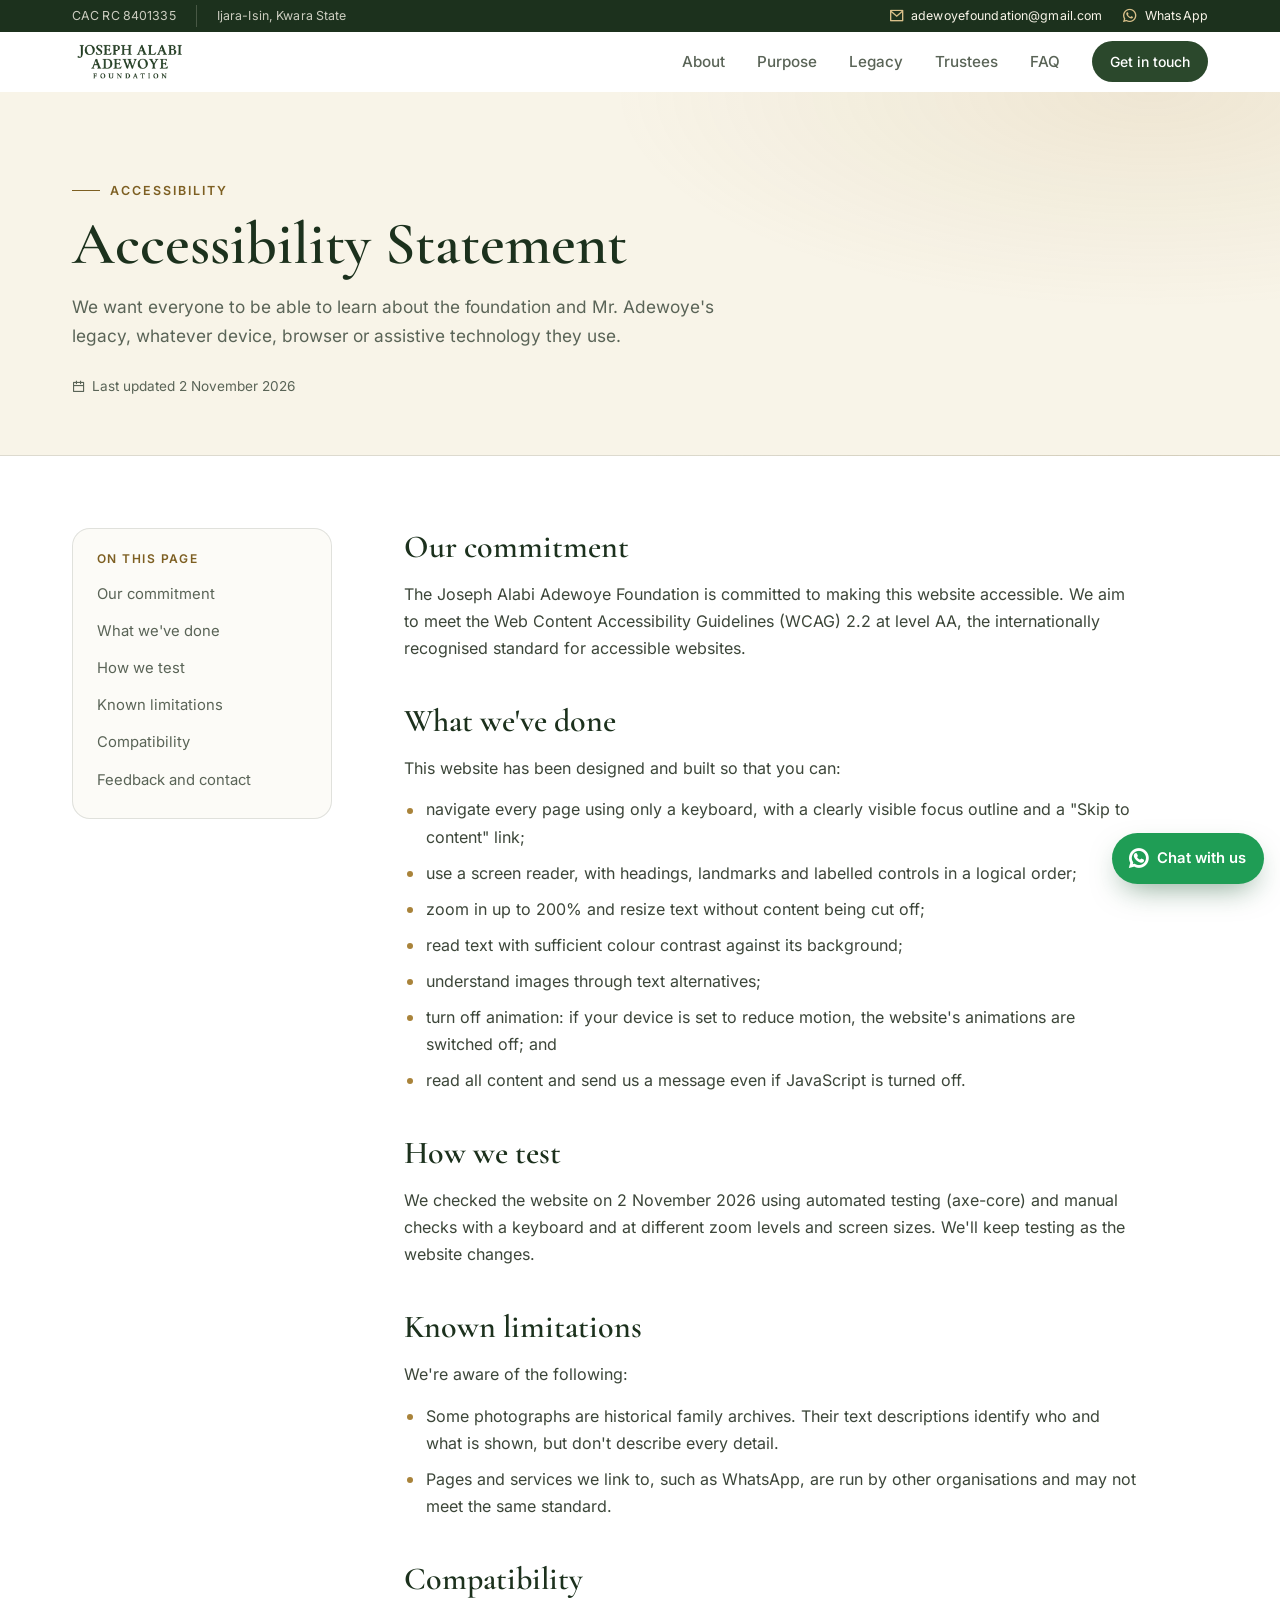
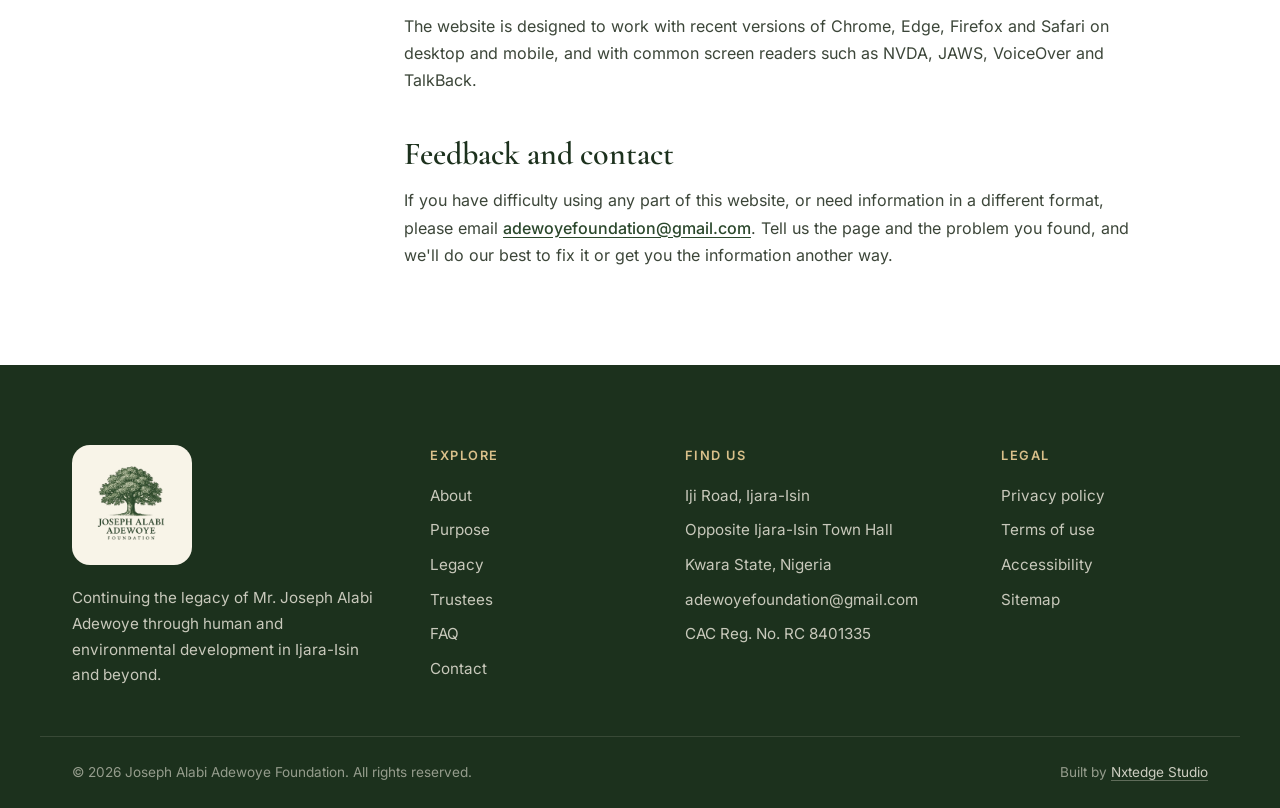
==== commit f01945c1: "Add FAQ to nav, set WhatsApp number, new 1200x630 share image - FAQ link in the main nav on every pa" ====
--- a/accessibility/index.html
+++ b/accessibility/index.html
@@ -15,8 +15,11 @@
   <meta property="og:site_name" content="Joseph Alabi Adewoye Foundation" />
   <meta property="og:title" content="Accessibility Statement | Joseph Alabi Adewoye Foundation" />
   <meta property="og:description" content="Our commitment to making adewoyefoundation.org accessible to everyone, how we test it, known limitations and how to report a problem." />
-  <meta property="og:image" content="https://adewoyefoundation.org/assets/og-image.jpg" />
-  <meta name="twitter:card" content="summary" />
+  <meta property="og:image" content="https://adewoyefoundation.org/assets/og-image.jpg?v=2" />
+  <meta property="og:image:width" content="1200" />
+  <meta property="og:image:height" content="630" />
+  <meta property="og:image:alt" content="Portrait of Joseph Alabi Adewoye beside the words: A legacy of art, learning and community, carried forward." />
+  <meta name="twitter:card" content="summary_large_image" />
 
   <link rel="icon" href="/assets/favicon.ico" sizes="any" />
   <link rel="apple-touch-icon" sizes="180x180" href="/assets/apple-touch-icon.png" />
@@ -64,6 +67,7 @@
           <li><a href="/#purpose">Purpose</a></li>
           <li><a href="/#legacy">Legacy</a></li>
           <li><a href="/#trustees">Trustees</a></li>
+          <li><a href="/#faq">FAQ</a></li>
           <li><a href="/#contact" class="btn btn--primary btn--sm">Get in touch</a></li>
         </ul>
       </nav>
